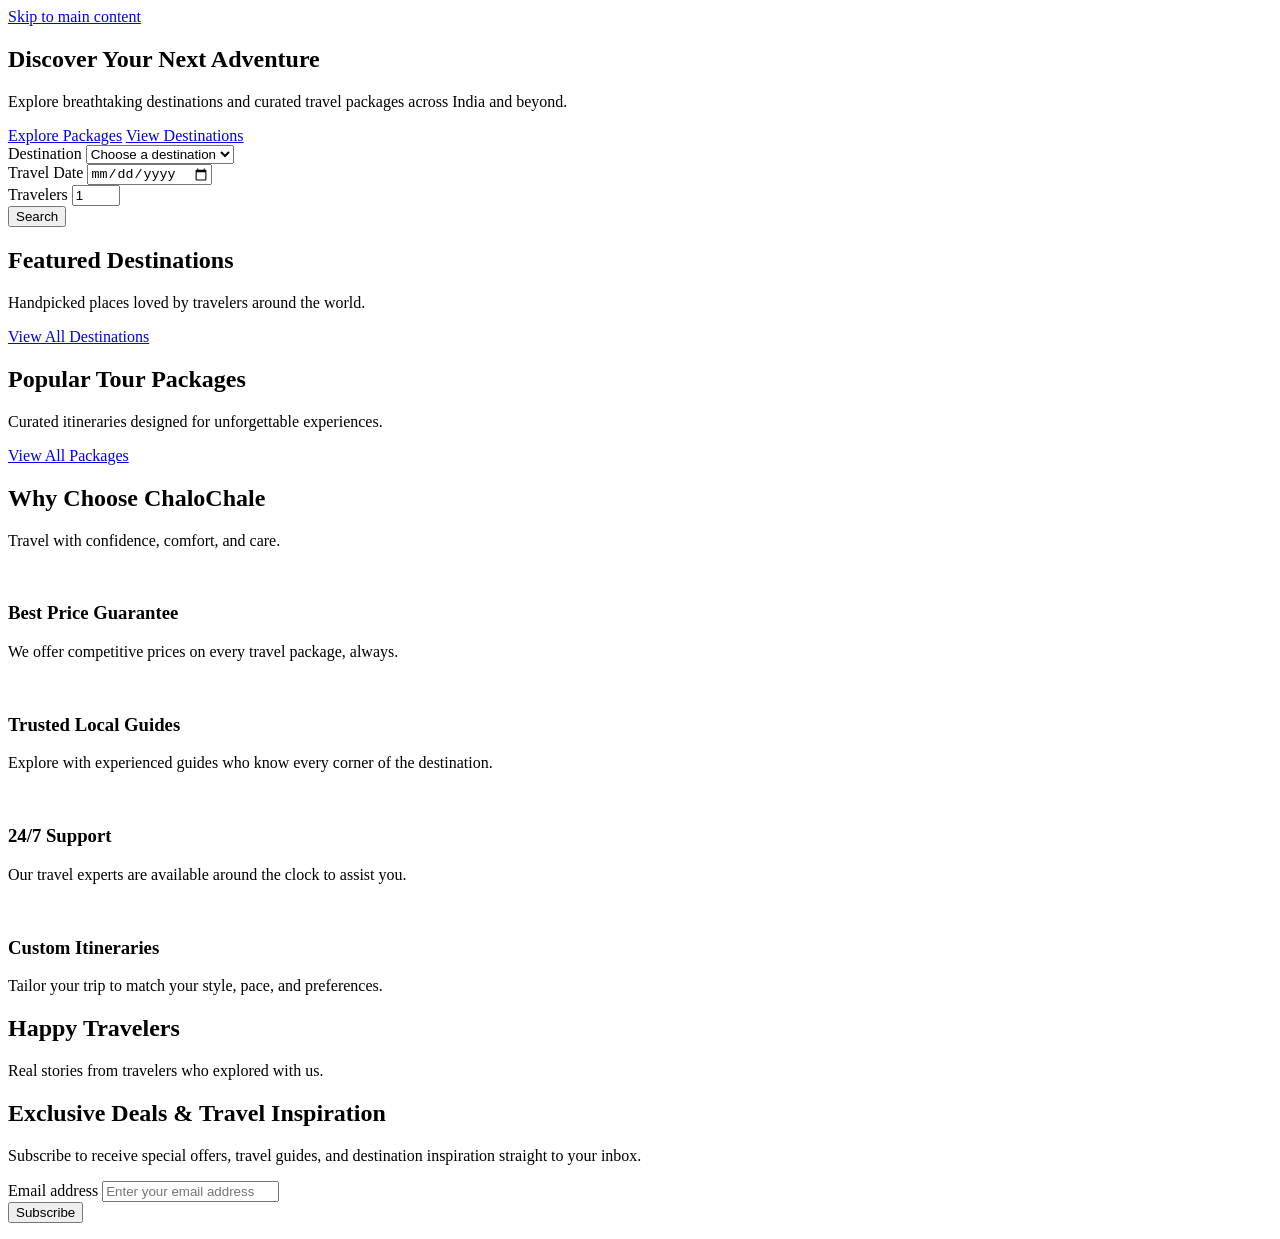
==== index.html @ 06f3f789 "Add files via upload" ====
<!DOCTYPE html>
<html lang="en">
<head>
    <meta charset="UTF-8">
    <meta name="viewport" content="width=device-width, initial-scale=1.0">
    <meta name="description" content="ChaloChale - Discover amazing travel destinations and curated tour packages. Plan your next adventure with trusted local guides.">
    <meta name="keywords" content="travel, tours, destinations, vacation, ChaloChale, India travel">
    <meta name="author" content="ChaloChale">
    <title>ChaloChale - Discover Your Next Adventure</title>

    <link rel="icon" type="image/png" href="assets/favicon/favicon.png">

    <link rel="stylesheet" href="css/style.css">
    <link rel="stylesheet" href="css/components.css">
    <link rel="stylesheet" href="css/responsive.css">
</head>
<body>

    <a href="#main-content" class="skip-link">Skip to main content</a>

    <header id="site-header" class="site-header">
        <nav id="site-navbar" class="navbar" aria-label="Primary navigation">
        </nav>
    </header>

    <main id="main-content">

        <section id="hero" class="hero-section" aria-label="Hero introduction">
            <div class="hero-content">
                <h1 class="hero-title">Discover Your Next Adventure</h1>
                <p class="hero-subtitle">Explore breathtaking destinations and curated travel packages across India and beyond.</p>
                <div class="hero-actions">
                    <a href="packages.html" class="btn btn-primary">Explore Packages</a>
                    <a href="destinations.html" class="btn btn-secondary">View Destinations</a>
                </div>
            </div>
        </section>

        <section id="hero-search" class="hero-search-section" aria-label="Quick trip search">
            <div class="hero-search-container">
                <form id="hero-search-form" class="search-form" novalidate>
                    <div class="form-field">
                        <label for="search-destination">Destination</label>
                        <select id="search-destination" name="destination" required aria-required="true">
                            <option value="">Choose a destination</option>
                        </select>
                    </div>
                    <div class="form-field">
                        <label for="search-date">Travel Date</label>
                        <input type="date" id="search-date" name="date" required aria-required="true">
                    </div>
                    <div class="form-field">
                        <label for="search-travelers">Travelers</label>
                        <input type="number" id="search-travelers" name="travelers" min="1" max="20" value="1" required aria-required="true">
                    </div>
                    <button type="submit" class="btn btn-primary search-submit">Search</button>
                </form>
            </div>
        </section>

        <section id="featured-destinations" class="featured-destinations-section" aria-labelledby="featured-destinations-title">
            <div class="section-container">
                <header class="section-header">
                    <h2 id="featured-destinations-title">Featured Destinations</h2>
                    <p>Handpicked places loved by travelers around the world.</p>
                </header>
                <div id="featured-destinations-grid" class="destinations-grid">
                </div>
                <div class="section-footer">
                    <a href="destinations.html" class="btn btn-outline">View All Destinations</a>
                </div>
            </div>
        </section>

        <section id="popular-packages" class="popular-packages-section" aria-labelledby="popular-packages-title">
            <div class="section-container">
                <header class="section-header">
                    <h2 id="popular-packages-title">Popular Tour Packages</h2>
                    <p>Curated itineraries designed for unforgettable experiences.</p>
                </header>
                <div id="popular-packages-grid" class="packages-grid">
                </div>
                <div class="section-footer">
                    <a href="packages.html" class="btn btn-outline">View All Packages</a>
                </div>
            </div>
        </section>

        <section id="why-choose" class="why-choose-section" aria-labelledby="why-choose-title">
            <div class="section-container">
                <header class="section-header">
                    <h2 id="why-choose-title">Why Choose ChaloChale</h2>
                    <p>Travel with confidence, comfort, and care.</p>
                </header>
                <div class="features-grid">
                    <article class="feature-item">
                        <div class="feature-icon" aria-hidden="true">
                            <img src="assets/icons/best-price.svg" alt="">
                        </div>
                        <h3>Best Price Guarantee</h3>
                        <p>We offer competitive prices on every travel package, always.</p>
                    </article>
                    <article class="feature-item">
                        <div class="feature-icon" aria-hidden="true">
                            <img src="assets/icons/local-guide.svg" alt="">
                        </div>
                        <h3>Trusted Local Guides</h3>
                        <p>Explore with experienced guides who know every corner of the destination.</p>
                    </article>
                    <article class="feature-item">
                        <div class="feature-icon" aria-hidden="true">
                            <img src="assets/icons/support.svg" alt="">
                        </div>
                        <h3>24/7 Support</h3>
                        <p>Our travel experts are available around the clock to assist you.</p>
                    </article>
                    <article class="feature-item">
                        <div class="feature-icon" aria-hidden="true">
                            <img src="assets/icons/custom-trip.svg" alt="">
                        </div>
                        <h3>Custom Itineraries</h3>
                        <p>Tailor your trip to match your style, pace, and preferences.</p>
                    </article>
                </div>
            </div>
        </section>

        <section id="testimonials" class="testimonials-section" aria-labelledby="testimonials-title">
            <div class="section-container">
                <header class="section-header">
                    <h2 id="testimonials-title">Happy Travelers</h2>
                    <p>Real stories from travelers who explored with us.</p>
                </header>
                <div id="testimonials-carousel" class="testimonials-carousel">
                </div>
                <div id="testimonials-controls" class="carousel-controls" aria-label="Testimonial navigation">
                </div>
            </div>
        </section>

        <section id="newsletter" class="newsletter-section" aria-labelledby="newsletter-title">
            <div class="section-container newsletter-container">
                <div class="newsletter-content">
                    <h2 id="newsletter-title">Exclusive Deals &amp; Travel Inspiration</h2>
                    <p>Subscribe to receive special offers, travel guides, and destination inspiration straight to your inbox.</p>
                </div>
                <form id="newsletter-form" class="newsletter-form" novalidate>
                    <div class="form-field">
                        <label for="newsletter-email" class="sr-only">Email address</label>
                        <input type="email" id="newsletter-email" name="email" placeholder="Enter your email address" required aria-required="true">
                    </div>
                    <button type="submit" class="btn btn-primary">Subscribe</button>
                    <p id="newsletter-message" class="newsletter-message" aria-live="polite"></p>
                </form>
            </div>
        </section>

    </main>

    <footer id="site-footer" class="site-footer">
    </footer>

    <script src="js/common.js" defer></script>
    <script src="js/main.js" defer></script>
    <script src="js/home.js" defer></script>

</body>
</html>
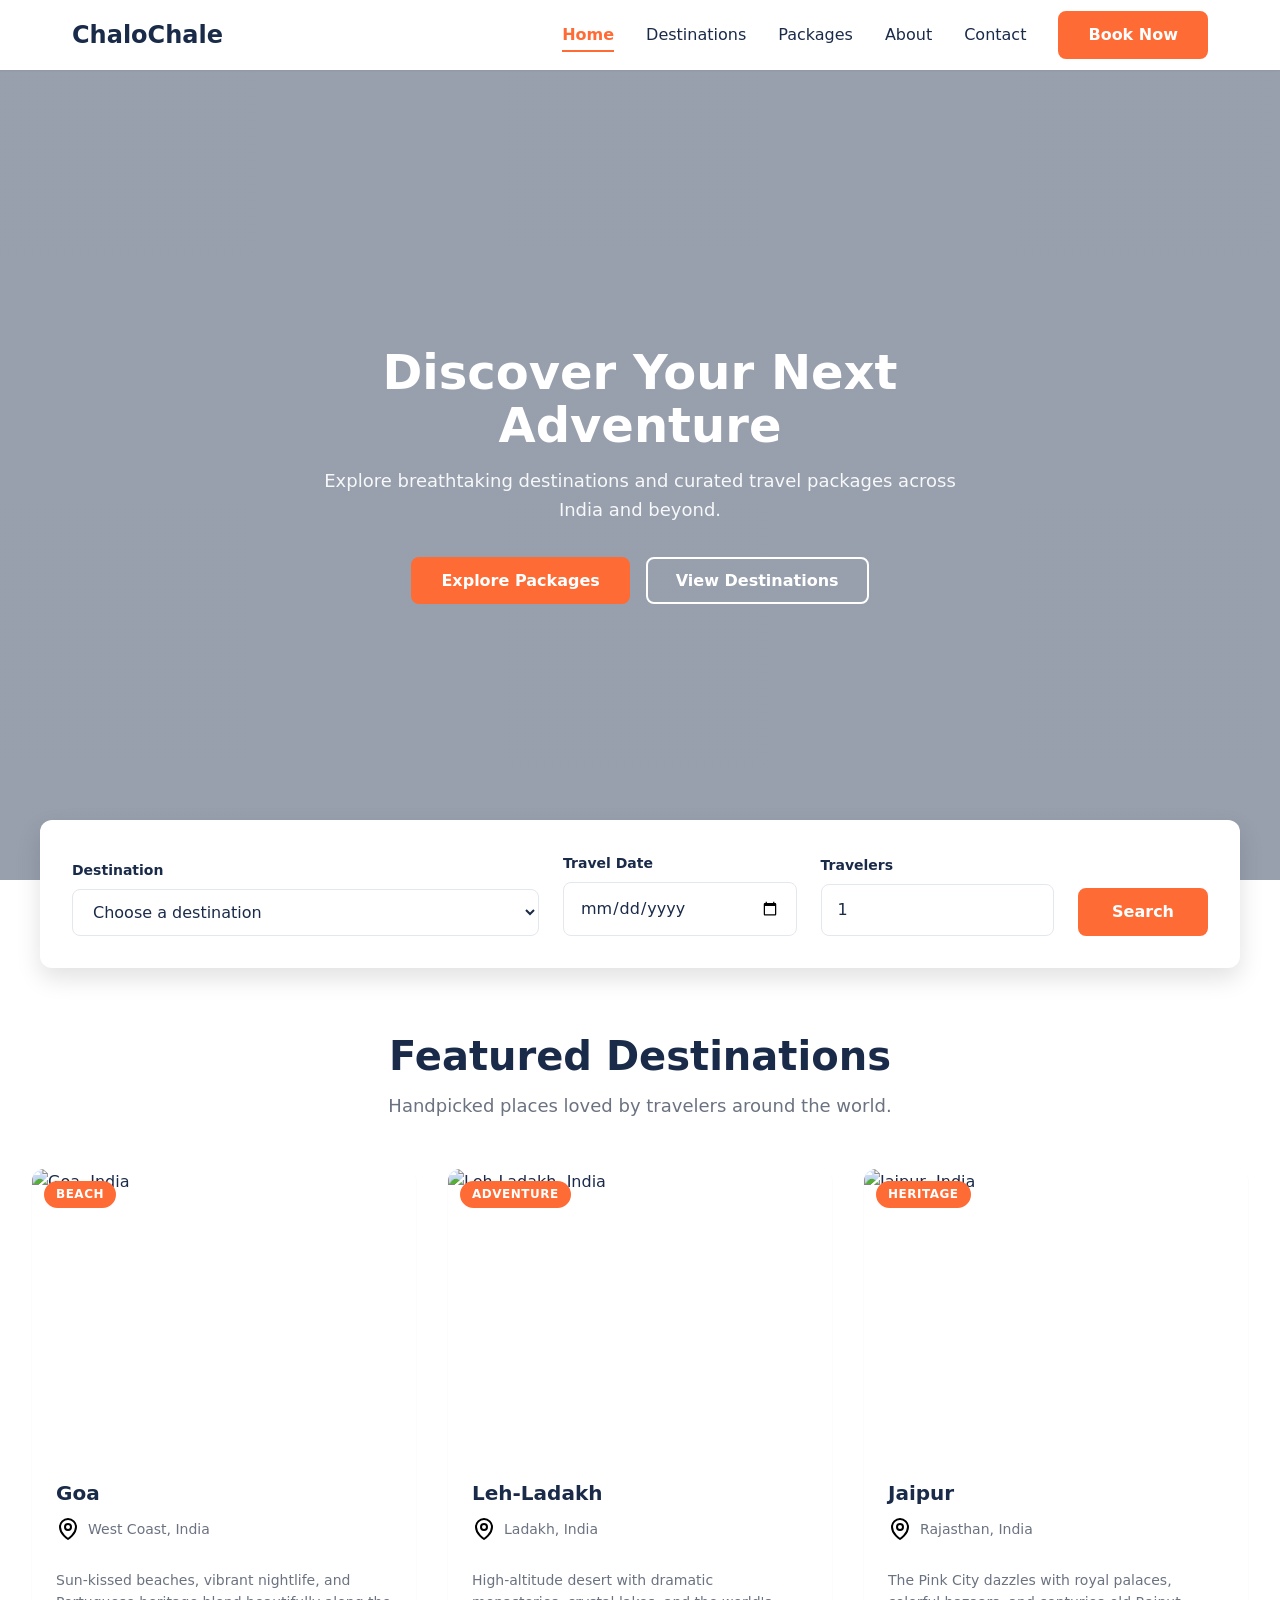
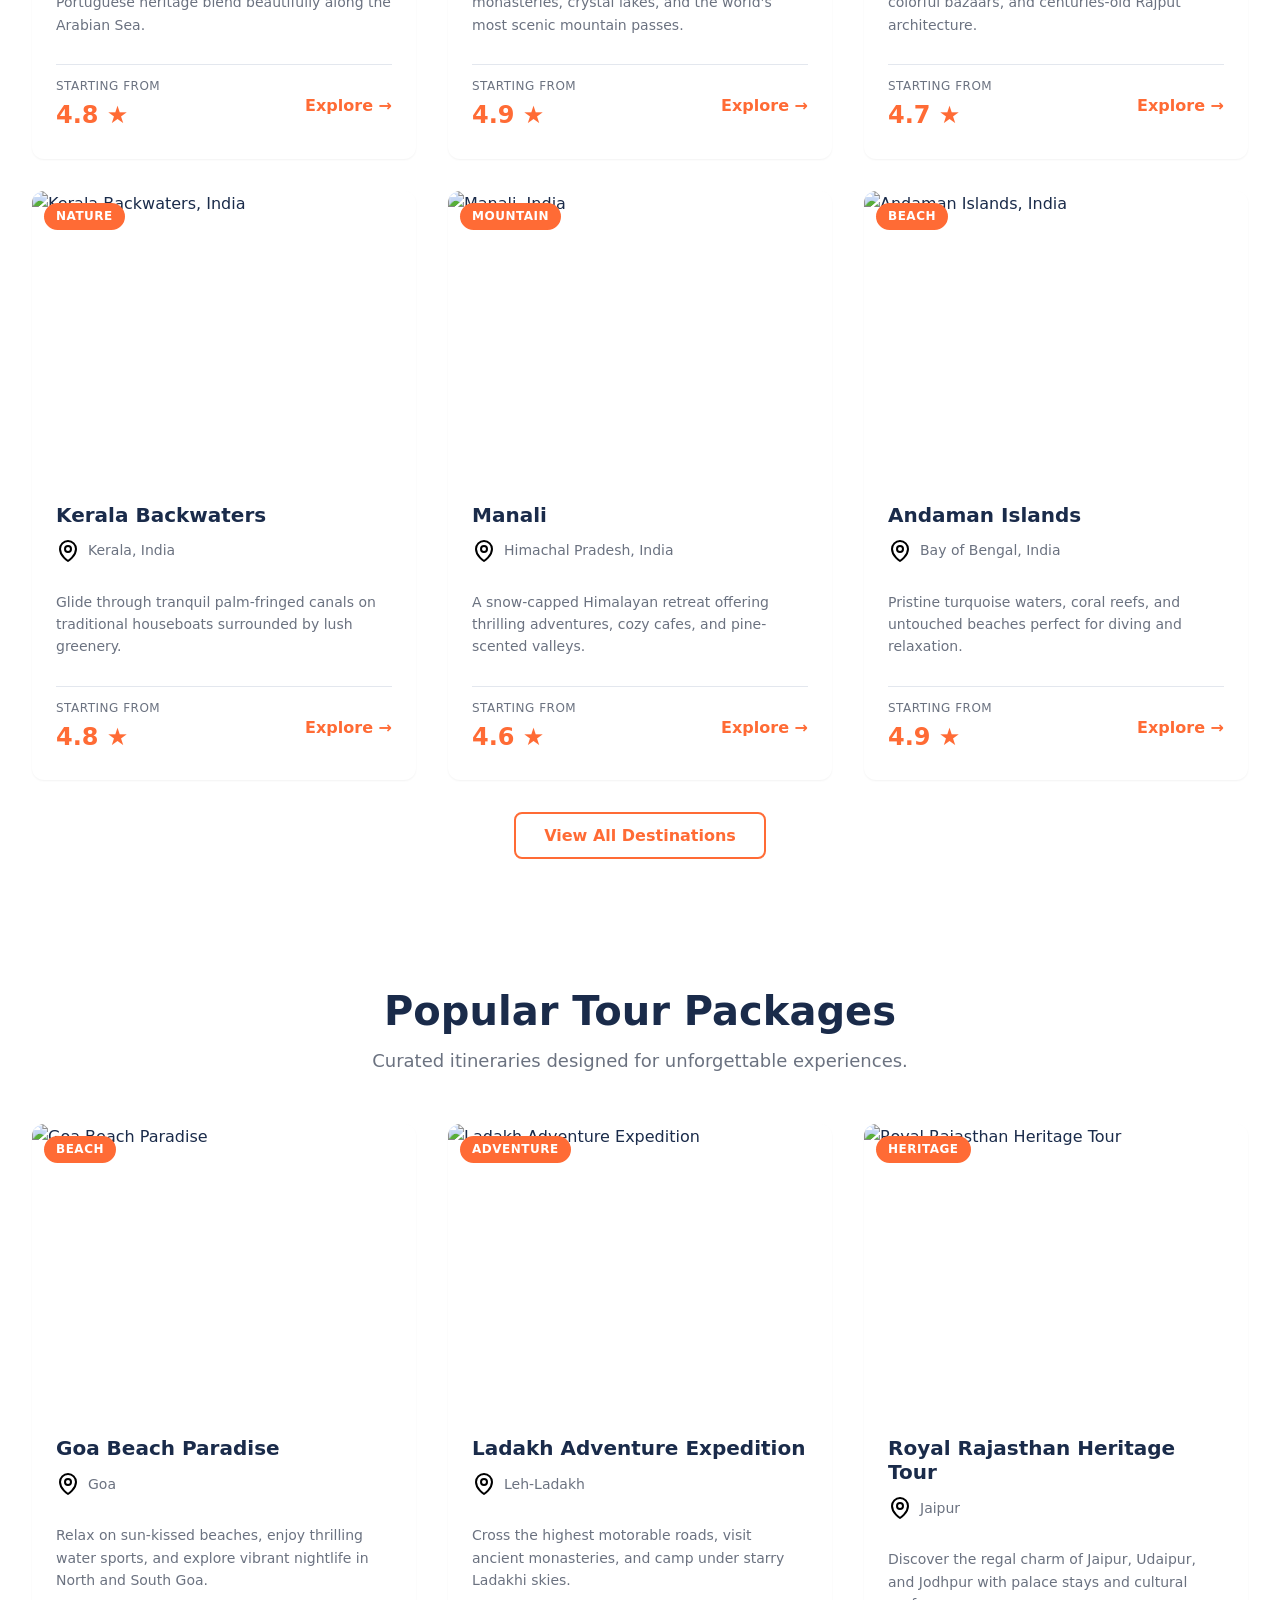
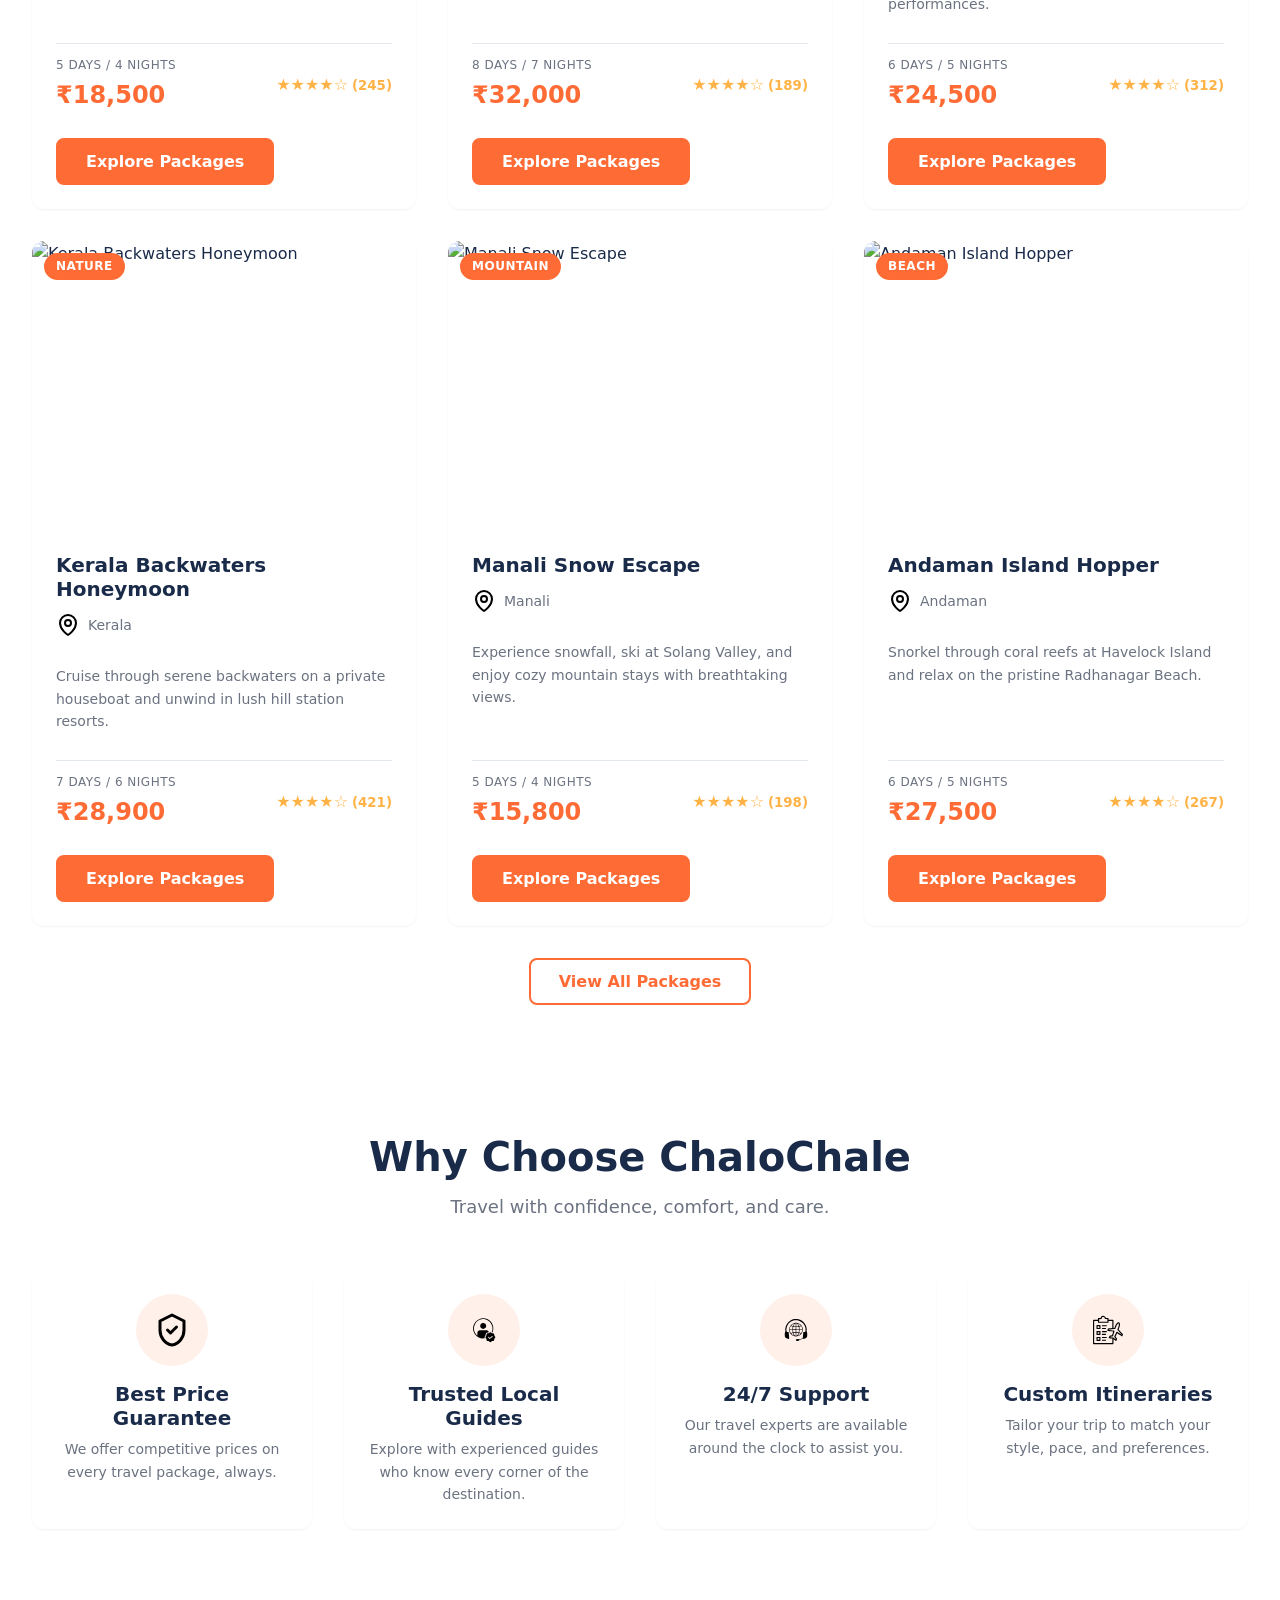
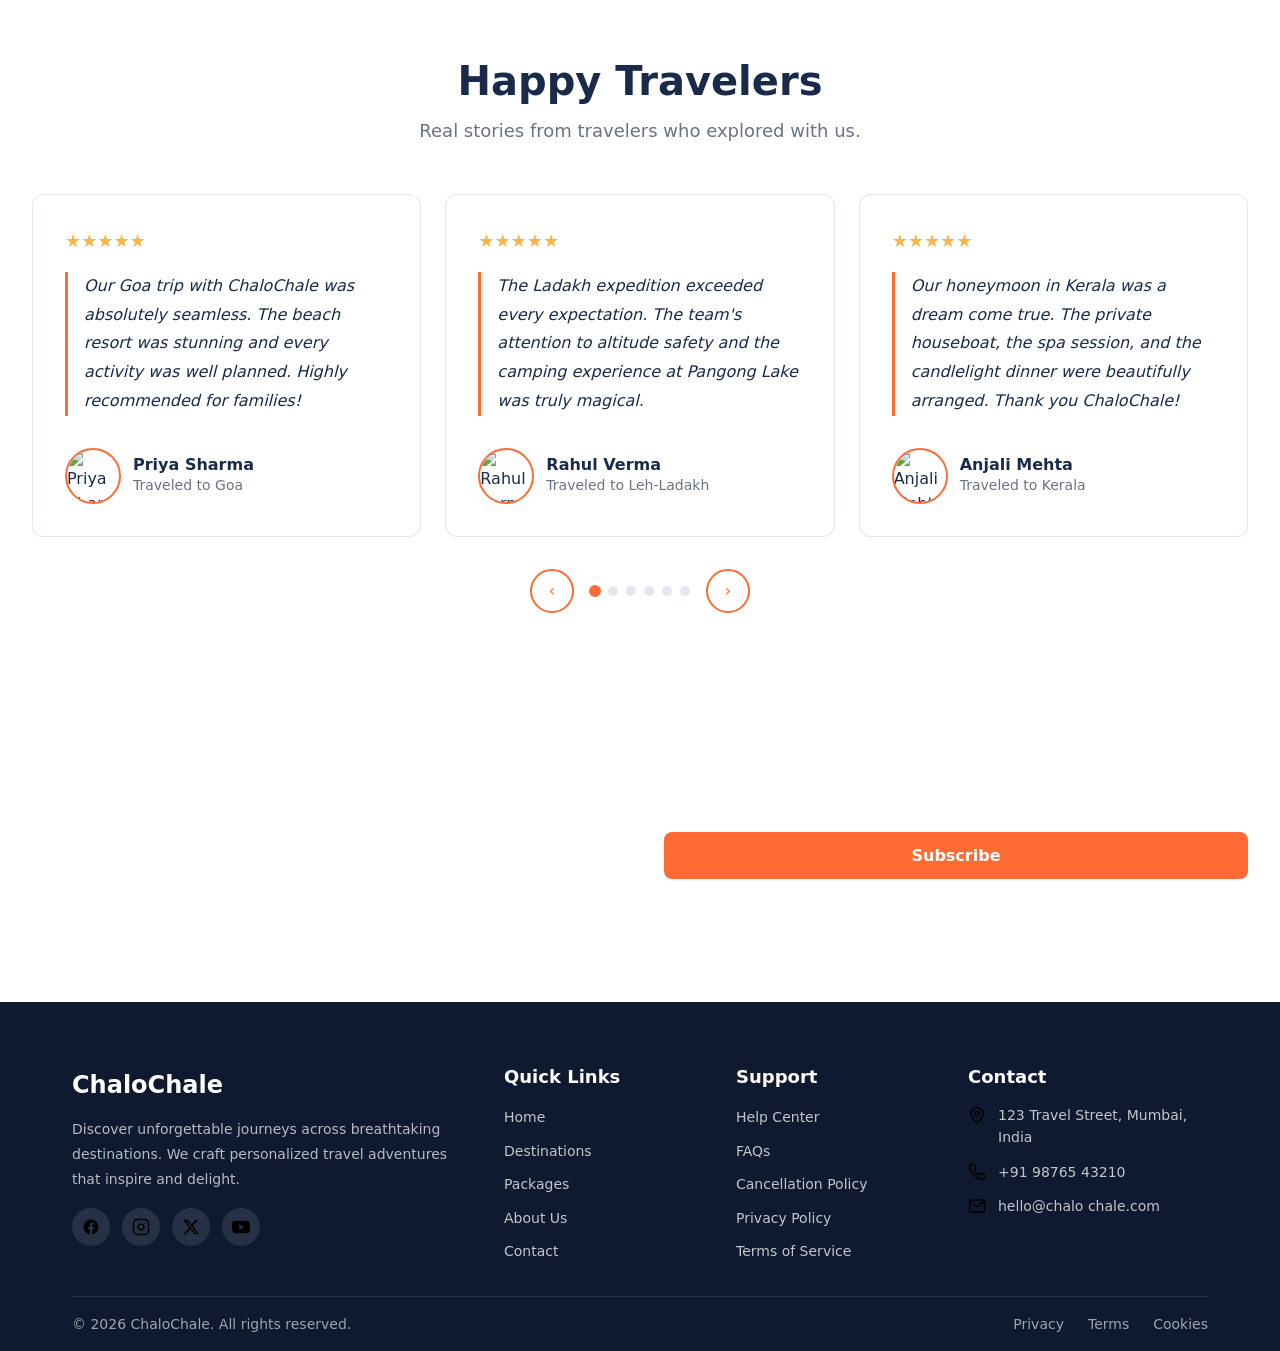
==== commit aefd83d7: "Add files via upload" ====
--- a/index.html
+++ b/index.html
@@ -8,7 +8,10 @@
     <meta name="author" content="ChaloChale">
     <title>ChaloChale - Discover Your Next Adventure</title>
 
-    <link rel="icon" type="image/png" href="assets/favicon/favicon.png">
+    <link rel="icon" type="image/x-icon" href="assets/favicon/favicon.ico">
+    <link rel="icon" type="image/png" sizes="32x32" href="assets/favicon/favicon-32.png">
+    <link rel="icon" type="image/png" sizes="16x16" href="assets/favicon/favicon-16.png">
+    <link rel="apple-touch-icon" sizes="180x180" href="assets/favicon/favicon-64.png">
 
     <link rel="stylesheet" href="css/style.css">
     <link rel="stylesheet" href="css/components.css">
--- a/css/style.css
+++ b/css/style.css
@@ -0,0 +1,392 @@
+/* =========================================================
+   ChaloChale - Global Stylesheet
+   Base, reset, custom properties, typography, utilities
+   ========================================================= */
+
+/* ---------- CSS Reset / Normalization ---------- */
+*,
+*::before,
+*::after {
+    box-sizing: border-box;
+    margin: 0;
+    padding: 0;
+}
+
+html {
+    -webkit-text-size-adjust: 100%;
+    -webkit-font-smoothing: antialiased;
+    -moz-osx-font-smoothing: grayscale;
+    scroll-behavior: smooth;
+}
+
+body {
+    min-height: 100vh;
+    line-height: 1.6;
+    font-family: var(--font-primary);
+    font-size: var(--font-size-base);
+    color: var(--color-text);
+    background-color: var(--color-bg);
+}
+
+img,
+picture,
+video,
+canvas,
+svg {
+    display: block;
+    max-width: 100%;
+    height: auto;
+}
+
+input,
+button,
+textarea,
+select {
+    font: inherit;
+    color: inherit;
+}
+
+button {
+    background: none;
+    border: none;
+    cursor: pointer;
+}
+
+ul,
+ol {
+    list-style: none;
+}
+
+a {
+    text-decoration: none;
+    color: inherit;
+}
+
+table {
+    border-collapse: collapse;
+    border-spacing: 0;
+}
+
+/* ---------- CSS Custom Properties ---------- */
+:root {
+    /* Brand Colors */
+    --color-primary: #ff6b35;
+    --color-primary-dark: #e85a2b;
+    --color-primary-light: #ff8c5e;
+
+    --color-secondary: #1a2b4a;
+    --color-secondary-dark: #0f1a30;
+    --color-secondary-light: #2a3f63;
+
+    --color-accent: #ffb347;
+
+    /* Neutrals */
+    --color-bg: #ffffff;
+    --color-bg-alt: #f7f9fc;
+    --color-bg-dark: #1a2b4a;
+    --color-surface: #ffffff;
+    --color-border: #e3e7ee;
+    --color-text: #1a2b4a;
+    --color-text-muted: #6b7280;
+    --color-text-light: #9ca3af;
+
+    /* Status */
+    --color-success: #10b981;
+    --color-error: #ef4444;
+    --color-warning: #f59e0b;
+
+    /* Typography */
+    --font-primary: 'Poppins', 'Segoe UI', system-ui, -apple-system, sans-serif;
+    --font-heading: 'Poppins', 'Segoe UI', system-ui, -apple-system, sans-serif;
+
+    --font-size-xs: 0.75rem;
+    --font-size-sm: 0.875rem;
+    --font-size-base: 1rem;
+    --font-size-md: 1.125rem;
+    --font-size-lg: 1.25rem;
+    --font-size-xl: 1.5rem;
+    --font-size-2xl: 2rem;
+    --font-size-3xl: 2.5rem;
+    --font-size-4xl: 3rem;
+
+    --font-weight-light: 300;
+    --font-weight-regular: 400;
+    --font-weight-medium: 500;
+    --font-weight-semibold: 600;
+    --font-weight-bold: 700;
+
+    --line-height-tight: 1.2;
+    --line-height-base: 1.6;
+    --line-height-relaxed: 1.8;
+
+    /* Spacing */
+    --space-1: 0.25rem;
+    --space-2: 0.5rem;
+    --space-3: 0.75rem;
+    --space-4: 1rem;
+    --space-5: 1.5rem;
+    --space-6: 2rem;
+    --space-7: 3rem;
+    --space-8: 4rem;
+    --space-9: 5rem;
+    --space-10: 6rem;
+
+    /* Radii */
+    --radius-sm: 4px;
+    --radius-md: 8px;
+    --radius-lg: 12px;
+    --radius-xl: 20px;
+    --radius-full: 9999px;
+
+    /* Shadows */
+    --shadow-sm: 0 1px 2px rgba(0, 0, 0, 0.05);
+    --shadow-md: 0 4px 12px rgba(0, 0, 0, 0.08);
+    --shadow-lg: 0 10px 25px rgba(0, 0, 0, 0.12);
+    --shadow-xl: 0 20px 40px rgba(0, 0, 0, 0.15);
+
+    /* Transitions */
+    --transition-fast: 150ms ease-in-out;
+    --transition-base: 250ms ease-in-out;
+    --transition-slow: 400ms ease-in-out;
+
+    /* Layout */
+    --container-max: 1200px;
+    --container-padding: 1.5rem;
+    --header-height: 70px;
+}
+
+/* ---------- Body ---------- */
+body {
+    overflow-x: hidden;
+}
+
+/* ---------- Typography ---------- */
+h1, h2, h3, h4, h5, h6 {
+    font-family: var(--font-heading);
+    font-weight: var(--font-weight-bold);
+    line-height: var(--line-height-tight);
+    color: var(--color-secondary);
+    margin-bottom: var(--space-4);
+}
+
+h1 { font-size: var(--font-size-4xl); }
+h2 { font-size: var(--font-size-3xl); }
+h3 { font-size: var(--font-size-2xl); }
+h4 { font-size: var(--font-size-xl); }
+h5 { font-size: var(--font-size-lg); }
+h6 { font-size: var(--font-size-md); }
+
+p {
+    margin-bottom: var(--space-4);
+    color: var(--color-text);
+}
+
+p:last-child {
+    margin-bottom: 0;
+}
+
+/* ---------- Links ---------- */
+a {
+    color: var(--color-primary);
+    transition: color var(--transition-fast);
+}
+
+a:hover,
+a:focus {
+    color: var(--color-primary-dark);
+}
+
+/* ---------- Images ---------- */
+img {
+    max-width: 100%;
+    height: auto;
+    display: block;
+}
+
+/* ---------- Global Containers ---------- */
+.section-container {
+    max-width: var(--container-max);
+    margin: 0 auto;
+    padding: 0 var(--container-padding);
+}
+
+.section-header {
+    text-align: center;
+    margin-bottom: var(--space-7);
+}
+
+.section-header.packages-listing-header {
+    margin-top: 65px;
+}
+
+.section-header h2 {
+    margin-bottom: var(--space-3);
+}
+
+.section-header p {
+    color: var(--color-text-muted);
+    font-size: var(--font-size-md);
+    max-width: 600px;
+    margin: 0 auto;
+}
+
+.section-footer {
+    text-align: center;
+    margin-top: var(--space-6);
+}
+
+/* ---------- Button Foundation ---------- */
+.btn {
+    display: inline-block;
+    padding: 0.75rem 1.75rem;
+    font-family: var(--font-primary);
+    font-size: var(--font-size-base);
+    font-weight: var(--font-weight-semibold);
+    text-align: center;
+    text-decoration: none;
+    border-radius: var(--radius-md);
+    border: 2px solid transparent;
+    cursor: pointer;
+    transition: all var(--transition-base);
+    line-height: 1.2;
+    user-select: none;
+}
+
+.btn-primary {
+    background-color: var(--color-primary);
+    color: #ffffff;
+    border-color: var(--color-primary);
+}
+
+.btn-primary:hover,
+.btn-primary:focus-visible {
+    background-color: var(--color-primary-dark);
+    border-color: var(--color-primary-dark);
+    color: #ffffff;
+    transform: translateY(-2px);
+    box-shadow: var(--shadow-md);
+}
+
+.btn-secondary {
+    background-color: transparent;
+    color: #ffffff;
+    border-color: #ffffff;
+}
+
+.btn-secondary:hover,
+.btn-secondary:focus-visible {
+    background-color: #ffffff;
+    color: var(--color-secondary);
+}
+
+.btn-outline {
+    background-color: transparent;
+    color: var(--color-primary);
+    border-color: var(--color-primary);
+}
+
+.btn-outline:hover,
+.btn-outline:focus-visible {
+    background-color: var(--color-primary);
+    color: #ffffff;
+}
+
+/* ---------- Focus States ---------- */
+:focus {
+    outline: none;
+}
+
+:focus-visible {
+    outline: 3px solid var(--color-primary);
+    outline-offset: 2px;
+    border-radius: var(--radius-sm);
+}
+
+a:focus-visible,
+button:focus-visible,
+input:focus-visible,
+select:focus-visible,
+textarea:focus-visible {
+    outline: 3px solid var(--color-primary);
+    outline-offset: 2px;
+}
+
+/* ---------- Accessibility ---------- */
+.skip-link {
+    position: absolute;
+    top: -100px;
+    left: 0;
+    background: var(--color-primary);
+    color: #ffffff;
+    padding: var(--space-3) var(--space-5);
+    z-index: 9999;
+    font-weight: var(--font-weight-semibold);
+    border-radius: 0 0 var(--radius-md) 0;
+}
+
+.skip-link:focus,
+.skip-link:focus-visible {
+    top: 0;
+    color: #ffffff;
+    outline: none;
+}
+
+.sr-only {
+    position: absolute;
+    width: 1px;
+    height: 1px;
+    padding: 0;
+    margin: -1px;
+    overflow: hidden;
+    clip: rect(0, 0, 0, 0);
+    white-space: nowrap;
+    border: 0;
+}
+
+/* ---------- Form Foundation ---------- */
+.form-field {
+    display: flex;
+    flex-direction: column;
+    gap: var(--space-2);
+}
+
+.form-field label {
+    font-size: var(--font-size-sm);
+    font-weight: var(--font-weight-semibold);
+    color: var(--color-secondary);
+}
+
+.form-field input,
+.form-field select,
+.form-field textarea {
+    padding: 0.75rem 1rem;
+    border: 1px solid var(--color-border);
+    border-radius: var(--radius-md);
+    background-color: var(--color-surface);
+    color: var(--color-text);
+    font-size: var(--font-size-base);
+    transition: border-color var(--transition-fast), box-shadow var(--transition-fast);
+    width: 100%;
+}
+
+.form-field input:focus,
+.form-field select:focus,
+.form-field textarea:focus {
+    border-color: var(--color-primary);
+    box-shadow: 0 0 0 3px rgba(255, 107, 53, 0.15);
+}
+
+/* ---------- Spacing Utilities ---------- */
+.mt-1 { margin-top: var(--space-1); }
+.mt-2 { margin-top: var(--space-2); }
+.mt-3 { margin-top: var(--space-3); }
+.mt-4 { margin-top: var(--space-4); }
+.mt-5 { margin-top: var(--space-5); }
+.mt-6 { margin-top: var(--space-6); }
+
+.mb-1 { margin-bottom: var(--space-1); }
+.mb-2 { margin-bottom: var(--space-2); }
+.mb-3 { margin-bottom: var(--space-3); }
+.mb-4 { margin-bottom: var(--space-4); }
+.mb-5 { margin-bottom: var(--space-5); }
+.mb-6 { margin-bottom: var(--space-6); }
--- a/css/components.css
+++ b/css/components.css
@@ -0,0 +1,1323 @@
+/* =========================================================
+   ChaloChale - Component Stylesheet
+   Reusable component styles shared across all pages
+   ========================================================= */
+
+/* ---------- Navigation Bar ---------- */
+.site-header {
+    position: sticky;
+    top: 0;
+    left: 0;
+    width: 100%;
+    z-index: 1000;
+    background-color: rgba(255, 255, 255, 0.95);
+    backdrop-filter: blur(10px);
+    -webkit-backdrop-filter: blur(10px);
+    box-shadow: var(--shadow-sm);
+    height: var(--header-height);
+}
+
+.navbar {
+    max-width: var(--container-max);
+    margin: 0 auto;
+    padding: 0 var(--container-padding);
+    height: 100%;
+    display: flex;
+    align-items: center;
+    justify-content: space-between;
+}
+
+.navbar-logo {
+    display: flex;
+    align-items: center;
+    gap: var(--space-2);
+    font-family: var(--font-heading);
+    font-size: var(--font-size-xl);
+    font-weight: var(--font-weight-bold);
+    color: var(--color-secondary);
+}
+
+.navbar-logo img {
+    height: 40px;
+    width: auto;
+}
+
+.navbar-menu {
+    display: flex;
+    align-items: center;
+    gap: var(--space-6);
+}
+
+.navbar-links {
+    display: flex;
+    align-items: center;
+    gap: var(--space-5);
+}
+
+.navbar-link {
+    position: relative;
+    font-size: var(--font-size-base);
+    font-weight: var(--font-weight-medium);
+    color: var(--color-text);
+    padding: var(--space-2) 0;
+    transition: color var(--transition-fast);
+}
+
+.navbar-link::after {
+    content: "";
+    position: absolute;
+    bottom: 0;
+    left: 0;
+    width: 0;
+    height: 2px;
+    background-color: var(--color-primary);
+    transition: width var(--transition-base);
+}
+
+.navbar-link:hover,
+.navbar-link:focus-visible {
+    color: var(--color-primary);
+}
+
+.navbar-link:hover::after,
+.navbar-link:focus-visible::after,
+.navbar-link.active::after {
+    width: 100%;
+}
+
+.navbar-link.active {
+    color: var(--color-primary);
+    font-weight: var(--font-weight-semibold);
+}
+
+.navbar-actions {
+    display: flex;
+    align-items: center;
+    gap: var(--space-3);
+}
+
+.navbar-toggle {
+    display: none;
+    flex-direction: column;
+    gap: 5px;
+    padding: var(--space-2);
+}
+
+.navbar-toggle span {
+    display: block;
+    width: 24px;
+    height: 2px;
+    background-color: var(--color-secondary);
+    border-radius: 2px;
+    transition: transform var(--transition-base), opacity var(--transition-base);
+}
+
+.navbar-toggle.open span:nth-child(1) {
+    transform: translateY(7px) rotate(45deg);
+}
+
+.navbar-toggle.open span:nth-child(2) {
+    opacity: 0;
+}
+
+.navbar-toggle.open span:nth-child(3) {
+    transform: translateY(-7px) rotate(-45deg);
+}
+
+/* ---------- Hero Section ---------- */
+.hero-section {
+    position: relative;
+    min-height: 90vh;
+    background-image: linear-gradient(rgba(26, 43, 74, 0.45), rgba(26, 43, 74, 0.45)),
+        url("../assets/images/hero/hero-main.jpg");
+    background-size: cover;
+    background-position: center;
+    background-repeat: no-repeat;
+    display: flex;
+    align-items: center;
+    justify-content: center;
+    padding: var(--space-7) var(--container-padding);
+}
+
+.hero-content {
+    max-width: 800px;
+    text-align: center;
+    color: #ffffff;
+}
+
+.hero-title {
+    font-size: var(--font-size-4xl);
+    font-weight: var(--font-weight-bold);
+    color: #ffffff;
+    margin-bottom: var(--space-4);
+    line-height: 1.1;
+}
+
+.hero-subtitle {
+    font-size: var(--font-size-md);
+    color: rgba(255, 255, 255, 0.92);
+    margin-bottom: var(--space-6);
+    max-width: 600px;
+    margin-left: auto;
+    margin-right: auto;
+}
+
+.hero-actions {
+    display: flex;
+    gap: var(--space-4);
+    justify-content: center;
+    flex-wrap: wrap;
+}
+
+/* ---------- Hero Search ---------- */
+.hero-search-section {
+    position: relative;
+    margin-top: -60px;
+    padding: 0 var(--container-padding);
+    z-index: 10;
+}
+
+.hero-search-container {
+    max-width: var(--container-max);
+    margin: 0 auto;
+    background-color: var(--color-surface);
+    border-radius: var(--radius-lg);
+    box-shadow: var(--shadow-lg);
+    padding: var(--space-5);
+}
+
+.search-form {
+    display: grid;
+    grid-template-columns: 2fr 1fr 1fr auto;
+    gap: var(--space-4);
+    align-items: end;
+}
+
+.search-form .form-field {
+    min-width: 0;
+}
+
+.search-submit {
+    height: 48px;
+    padding: 0 2rem;
+}
+
+/* ---------- Generic Cards ---------- */
+.card {
+    background-color: var(--color-surface);
+    border-radius: var(--radius-lg);
+    overflow: hidden;
+    box-shadow: var(--shadow-sm);
+    transition: transform var(--transition-base), box-shadow var(--transition-base);
+    display: flex;
+    flex-direction: column;
+}
+
+.card:hover,
+.card:focus-within {
+    transform: translateY(-6px);
+    box-shadow: var(--shadow-lg);
+}
+
+.card-image {
+    position: relative;
+    width: 100%;
+    aspect-ratio: 4 / 3;
+    overflow: hidden;
+}
+
+.card-image img {
+    width: 100%;
+    height: 100%;
+    object-fit: cover;
+    transition: transform var(--transition-slow);
+}
+
+.card:hover .card-image img,
+.card:focus-within .card-image img {
+    transform: scale(1.08);
+}
+
+.card-badge {
+    position: absolute;
+    top: var(--space-3);
+    left: var(--space-3);
+    background-color: var(--color-primary);
+    color: #ffffff;
+    padding: var(--space-1) var(--space-3);
+    border-radius: var(--radius-full);
+    font-size: var(--font-size-xs);
+    font-weight: var(--font-weight-semibold);
+    letter-spacing: 0.5px;
+    text-transform: uppercase;
+}
+
+.card-body {
+    padding: var(--space-5);
+    display: flex;
+    flex-direction: column;
+    flex: 1;
+    gap: var(--space-3);
+}
+
+.card-title {
+    font-size: var(--font-size-lg);
+    font-weight: var(--font-weight-semibold);
+    color: var(--color-secondary);
+    margin: 0;
+}
+
+.card-location {
+    display: flex;
+    align-items: center;
+    gap: var(--space-2);
+    font-size: var(--font-size-sm);
+    color: var(--color-text-muted);
+}
+
+.card-description {
+    color: var(--color-text-muted);
+    font-size: var(--font-size-sm);
+    line-height: var(--line-height-base);
+    flex: 1;
+}
+
+.card-meta {
+    display: flex;
+    align-items: center;
+    justify-content: space-between;
+    margin-top: auto;
+    padding-top: var(--space-3);
+    border-top: 1px solid var(--color-border);
+}
+
+.card-price {
+    display: flex;
+    flex-direction: column;
+}
+
+.card-price-label {
+    font-size: var(--font-size-xs);
+    color: var(--color-text-muted);
+    text-transform: uppercase;
+    letter-spacing: 0.5px;
+}
+
+.card-price-value {
+    font-size: var(--font-size-xl);
+    font-weight: var(--font-weight-bold);
+    color: var(--color-primary);
+}
+
+.card-rating {
+    display: flex;
+    align-items: center;
+    gap: var(--space-1);
+    color: var(--color-accent);
+    font-weight: var(--font-weight-semibold);
+}
+
+.card-footer {
+    padding: 0 var(--space-5) var(--space-5);
+}
+
+.card-link {
+    display: inline-flex;
+    align-items: center;
+    gap: var(--space-2);
+    color: var(--color-primary);
+    font-weight: var(--font-weight-semibold);
+    transition: gap var(--transition-base);
+}
+
+.card-link:hover,
+.card-link:focus-visible {
+    gap: var(--space-3);
+    color: var(--color-primary-dark);
+}
+
+/* When card-link is used together with btn-primary (Explore Packages CTA),
+   force white text + orange background so .card-link color doesn't bleed through. */
+a.card-link.btn-primary,
+a.card-link.btn-primary:hover,
+a.card-link.btn-primary:focus-visible {
+    color: #ffffff;
+    background-color: var(--color-primary);
+    border-color: var(--color-primary);
+}
+
+a.card-link.btn-primary:hover,
+a.card-link.btn-primary:focus-visible {
+    background-color: var(--color-primary-dark);
+    border-color: var(--color-primary-dark);
+    color: #ffffff;
+    transform: translateY(-2px);
+    box-shadow: var(--shadow-md);
+}
+
+/* ---------- Grids ---------- */
+.destinations-grid,
+.packages-grid {
+    display: grid;
+    grid-template-columns: repeat(3, 1fr);
+    gap: var(--space-6);
+}
+
+/* ---------- Features / Why Choose ---------- */
+.features-grid {
+    display: grid;
+    grid-template-columns: repeat(4, 1fr);
+    gap: var(--space-6);
+}
+
+.feature-item {
+    text-align: center;
+    padding: var(--space-5);
+    background-color: var(--color-surface);
+    border-radius: var(--radius-lg);
+    box-shadow: var(--shadow-sm);
+    transition: transform var(--transition-base), box-shadow var(--transition-base);
+}
+
+.feature-item:hover {
+    transform: translateY(-4px);
+    box-shadow: var(--shadow-md);
+}
+
+.feature-icon {
+    width: 72px;
+    height: 72px;
+    margin: 0 auto var(--space-4);
+    display: flex;
+    align-items: center;
+    justify-content: center;
+    background-color: rgba(255, 107, 53, 0.1);
+    border-radius: var(--radius-full);
+}
+
+.feature-icon img {
+    width: 36px;
+    height: 36px;
+    object-fit: contain;
+}
+
+.feature-item h3 {
+    font-size: var(--font-size-lg);
+    margin-bottom: var(--space-2);
+}
+
+.feature-item p {
+    font-size: var(--font-size-sm);
+    color: var(--color-text-muted);
+    margin: 0;
+}
+
+/* ---------- Testimonials ---------- */
+.testimonials-carousel {
+    position: relative;
+    overflow: hidden;
+    min-height: 320px;
+}
+
+.testimonials-track {
+    display: flex;
+    transition: transform var(--transition-slow);
+    gap: var(--space-5);
+}
+
+.testimonial-card {
+    flex: 0 0 calc((100% - 2 * var(--space-5)) / 3);
+    background-color: var(--color-surface);
+    border-radius: var(--radius-lg);
+    padding: var(--space-6);
+    box-shadow: var(--shadow-sm);
+    display: flex;
+    flex-direction: column;
+    gap: var(--space-4);
+    border: 1px solid var(--color-border);
+}
+
+.testimonial-rating {
+    display: flex;
+    gap: var(--space-1);
+    color: var(--color-accent);
+    font-size: var(--font-size-md);
+}
+
+.testimonial-quote {
+    font-size: var(--font-size-base);
+    color: var(--color-text);
+    font-style: italic;
+    line-height: var(--line-height-relaxed);
+    flex: 1;
+    position: relative;
+    padding-left: var(--space-4);
+    border-left: 3px solid var(--color-primary);
+}
+
+.testimonial-author {
+    display: flex;
+    align-items: center;
+    gap: var(--space-3);
+}
+
+.testimonial-photo {
+    width: 56px;
+    height: 56px;
+    border-radius: var(--radius-full);
+    object-fit: cover;
+    border: 2px solid var(--color-primary);
+}
+
+.testimonial-info h4 {
+    font-size: var(--font-size-base);
+    font-weight: var(--font-weight-semibold);
+    margin: 0;
+    color: var(--color-secondary);
+}
+
+.testimonial-info p {
+    font-size: var(--font-size-sm);
+    color: var(--color-text-muted);
+    margin: 0;
+}
+
+.carousel-controls {
+    display: flex;
+    justify-content: center;
+    align-items: center;
+    gap: var(--space-4);
+    margin-top: var(--space-6);
+}
+
+.carousel-btn {
+    width: 44px;
+    height: 44px;
+    border-radius: var(--radius-full);
+    background-color: var(--color-surface);
+    color: var(--color-primary);
+    border: 2px solid var(--color-primary);
+    display: flex;
+    align-items: center;
+    justify-content: center;
+    transition: all var(--transition-base);
+}
+
+.carousel-btn:hover,
+.carousel-btn:focus-visible {
+    background-color: var(--color-primary);
+    color: #ffffff;
+}
+
+.carousel-btn:disabled {
+    opacity: 0.4;
+    cursor: not-allowed;
+}
+
+.carousel-dots {
+    display: flex;
+    gap: var(--space-2);
+}
+
+.carousel-dot {
+    width: 10px;
+    height: 10px;
+    border-radius: var(--radius-full);
+    background-color: var(--color-border);
+    border: none;
+    cursor: pointer;
+    transition: background-color var(--transition-base), transform var(--transition-base);
+}
+
+.carousel-dot.active {
+    background-color: var(--color-primary);
+    transform: scale(1.2);
+}
+
+/* ---------- Newsletter ---------- */
+.newsletter-section {
+    position: relative;
+    background-image: linear-gradient(135deg, rgba(26, 43, 74, 0.92), rgba(15, 26, 48, 0.92)),
+        url("../assets/images/backgrounds/newsletter-bg.jpg");
+    background-size: cover;
+    background-position: center;
+    background-attachment: fixed;
+    color: #ffffff;
+    padding: var(--space-9) 0;
+}
+
+.newsletter-container {
+    display: grid;
+    grid-template-columns: 1fr 1fr;
+    gap: var(--space-7);
+    align-items: center;
+}
+
+.newsletter-content h2 {
+    color: #ffffff;
+    margin-bottom: var(--space-3);
+}
+
+.newsletter-content p {
+    color: rgba(255, 255, 255, 0.85);
+    font-size: var(--font-size-md);
+    margin: 0;
+}
+
+.newsletter-form {
+    display: flex;
+    flex-direction: column;
+    gap: var(--space-3);
+}
+
+.newsletter-form .form-field {
+    flex-direction: row;
+    align-items: stretch;
+    gap: var(--space-3);
+}
+
+.newsletter-form input {
+    flex: 1;
+    background-color: rgba(255, 255, 255, 0.1);
+    color: #ffffff;
+    border: 1px solid rgba(255, 255, 255, 0.3);
+    padding: 0.9rem 1.25rem;
+}
+
+.newsletter-form input::placeholder {
+    color: rgba(255, 255, 255, 0.7);
+}
+
+.newsletter-form input:focus {
+    background-color: rgba(255, 255, 255, 0.15);
+    border-color: var(--color-primary);
+    box-shadow: 0 0 0 3px rgba(255, 107, 53, 0.25);
+}
+
+.newsletter-form .btn {
+    white-space: nowrap;
+}
+
+.newsletter-message {
+    margin: 0;
+    padding: var(--space-3);
+    border-radius: var(--radius-md);
+    font-size: var(--font-size-sm);
+    min-height: 1.5em;
+}
+
+.newsletter-message.success {
+    background-color: rgba(16, 185, 129, 0.15);
+    color: #6ee7b7;
+}
+
+.newsletter-message.error {
+    background-color: rgba(239, 68, 68, 0.15);
+    color: #fca5a5;
+}
+
+/* ---------- Footer ---------- */
+.site-footer {
+    background-color: var(--color-secondary-dark);
+    color: rgba(255, 255, 255, 0.85);
+    padding: var(--space-8) 0 var(--space-4);
+}
+
+.footer-container {
+    max-width: var(--container-max);
+    margin: 0 auto;
+    padding: 0 var(--container-padding);
+}
+
+.footer-grid {
+    display: grid;
+    grid-template-columns: 2fr 1fr 1fr 1.2fr;
+    gap: var(--space-6);
+    margin-bottom: var(--space-6);
+}
+
+.footer-column h4 {
+    color: #ffffff;
+    font-size: var(--font-size-md);
+    margin-bottom: var(--space-4);
+    font-weight: var(--font-weight-semibold);
+}
+
+.footer-logo {
+    font-family: var(--font-heading);
+    font-size: var(--font-size-xl);
+    font-weight: var(--font-weight-bold);
+    color: #ffffff;
+    display: flex;
+    align-items: center;
+    gap: var(--space-2);
+    margin-bottom: var(--space-3);
+}
+
+.footer-logo img {
+    height: 36px;
+}
+
+.footer-about p {
+    font-size: var(--font-size-sm);
+    color: rgba(255, 255, 255, 0.7);
+    line-height: var(--line-height-relaxed);
+}
+
+.footer-links {
+    display: flex;
+    flex-direction: column;
+    gap: var(--space-2);
+}
+
+.footer-links a {
+    color: rgba(255, 255, 255, 0.75);
+    font-size: var(--font-size-sm);
+    transition: color var(--transition-fast), padding-left var(--transition-fast);
+}
+
+.footer-links a:hover,
+.footer-links a:focus-visible {
+    color: var(--color-primary);
+    padding-left: var(--space-2);
+}
+
+.footer-contact {
+    display: flex;
+    flex-direction: column;
+    gap: var(--space-3);
+}
+
+.footer-contact-item {
+    display: flex;
+    align-items: flex-start;
+    gap: var(--space-3);
+    font-size: var(--font-size-sm);
+    color: rgba(255, 255, 255, 0.75);
+}
+
+.footer-contact-item img,
+.footer-contact-item svg {
+    width: 18px;
+    height: 18px;
+    flex-shrink: 0;
+    margin-top: 2px;
+}
+
+.footer-social {
+    display: flex;
+    gap: var(--space-3);
+    margin-top: var(--space-4);
+}
+
+.footer-social a {
+    width: 38px;
+    height: 38px;
+    border-radius: var(--radius-full);
+    background-color: rgba(255, 255, 255, 0.1);
+    display: flex;
+    align-items: center;
+    justify-content: center;
+    transition: all var(--transition-base);
+}
+
+.footer-social a:hover,
+.footer-social a:focus-visible {
+    background-color: var(--color-primary);
+    transform: translateY(-3px);
+}
+
+.footer-social img,
+.footer-social svg {
+    width: 18px;
+    height: 18px;
+}
+
+.footer-bottom {
+    border-top: 1px solid rgba(255, 255, 255, 0.1);
+    padding-top: var(--space-4);
+    display: flex;
+    justify-content: space-between;
+    align-items: center;
+    flex-wrap: wrap;
+    gap: var(--space-3);
+    font-size: var(--font-size-sm);
+    color: rgba(255, 255, 255, 0.6);
+}
+
+.footer-bottom-links {
+    display: flex;
+    gap: var(--space-5);
+}
+
+.footer-bottom-links a {
+    color: rgba(255, 255, 255, 0.6);
+}
+
+.footer-bottom-links a:hover,
+.footer-bottom-links a:focus-visible {
+    color: var(--color-primary);
+}
+
+/* ---------- Loading / Empty / Error States ---------- */
+.loading,
+.empty-state,
+.error-state {
+    text-align: center;
+    padding: var(--space-7) var(--space-5);
+    color: var(--color-text-muted);
+    font-size: var(--font-size-md);
+}
+
+.loading::before {
+    content: "";
+    display: block;
+    width: 36px;
+    height: 36px;
+    margin: 0 auto var(--space-4);
+    border: 3px solid var(--color-border);
+    border-top-color: var(--color-primary);
+    border-radius: var(--radius-full);
+    animation: spin 0.8s linear infinite;
+}
+
+@keyframes spin {
+    to { transform: rotate(360deg); }
+}
+
+.error-state {
+    color: var(--color-error);
+}
+
+/* =========================================================
+   Destinations Page - New Components
+   ========================================================= */
+
+/* ---------- Page Hero Variant ---------- */
+.hero-section.hero-page {
+    min-height: 50vh;
+    background-image: linear-gradient(rgba(26, 43, 74, 0.6), rgba(26, 43, 74, 0.6)),
+        url("../assets/images/hero/destinations-hero.jpg");
+}
+
+/* Per-page hero overrides (each page uses its own image) */
+#packages-hero {
+    background-image: linear-gradient(rgba(26, 43, 74, 0.55), rgba(26, 43, 74, 0.55)),
+        url("../assets/images/hero/packages-hero.jpg");
+}
+
+#about-hero {
+    background-image: linear-gradient(rgba(26, 43, 74, 0.55), rgba(26, 43, 74, 0.55)),
+        url("../assets/images/hero/about-hero.jpg");
+}
+
+#contact-hero {
+    background-image: linear-gradient(rgba(26, 43, 74, 0.55), rgba(26, 43, 74, 0.55)),
+        url("../assets/images/hero/contact-hero.jpg");
+}
+
+.hero-section.hero-page .hero-title {
+    font-size: var(--font-size-3xl);
+    margin-bottom: var(--space-3);
+}
+
+.hero-section.hero-page .hero-subtitle {
+    font-size: var(--font-size-md);
+    margin-bottom: 0;
+}
+
+/* ---------- Destinations Listing Section ---------- */
+.destinations-listing-section {
+    padding: var(--space-8) 0;
+    background-color: var(--color-bg-alt);
+}
+
+/* ---------- Filter Bar ---------- */
+.filter-bar {
+    display: flex;
+    flex-wrap: wrap;
+    align-items: flex-end;
+    gap: var(--space-5);
+    padding: var(--space-5);
+    background-color: var(--color-surface);
+    border-radius: var(--radius-lg);
+    box-shadow: var(--shadow-sm);
+    margin-bottom: var(--space-6);
+}
+
+.filter-group {
+    display: flex;
+    flex-direction: column;
+    gap: var(--space-2);
+    min-width: 160px;
+}
+
+.filter-group-actions {
+    margin-left: auto;
+    align-self: flex-end;
+}
+
+.filter-label {
+    font-size: var(--font-size-sm);
+    font-weight: var(--font-weight-semibold);
+    color: var(--color-secondary);
+    letter-spacing: 0.3px;
+}
+
+.filter-chips {
+    display: flex;
+    flex-wrap: wrap;
+    gap: var(--space-2);
+}
+
+.filter-chip {
+    padding: 0.5rem 1.1rem;
+    font-size: var(--font-size-sm);
+    font-weight: var(--font-weight-medium);
+    color: var(--color-text);
+    background-color: var(--color-bg-alt);
+    border: 1px solid var(--color-border);
+    border-radius: var(--radius-full);
+    cursor: pointer;
+    transition: all var(--transition-base);
+    line-height: 1.2;
+}
+
+.filter-chip:hover,
+.filter-chip:focus-visible {
+    border-color: var(--color-primary);
+    color: var(--color-primary);
+    background-color: rgba(255, 107, 53, 0.08);
+}
+
+.filter-chip.active {
+    background-color: var(--color-primary);
+    color: #ffffff;
+    border-color: var(--color-primary);
+    box-shadow: 0 4px 10px rgba(255, 107, 53, 0.25);
+}
+
+.filter-chip.active:hover,
+.filter-chip.active:focus-visible {
+    background-color: var(--color-primary-dark);
+    border-color: var(--color-primary-dark);
+    color: #ffffff;
+}
+
+.filter-select {
+    padding: 0.55rem 2.25rem 0.55rem 1rem;
+    font-size: var(--font-size-sm);
+    color: var(--color-text);
+    background-color: var(--color-bg-alt);
+    border: 1px solid var(--color-border);
+    border-radius: var(--radius-md);
+    cursor: pointer;
+    appearance: none;
+    -webkit-appearance: none;
+    background-image: url("data:image/svg+xml;charset=UTF-8,%3csvg xmlns='http://www.w3.org/2000/svg' viewBox='0 0 24 24' fill='none' stroke='%231a2b4a' stroke-width='2'%3e%3cpolyline points='6 9 12 15 18 9'/%3e%3c/svg%3e");
+    background-repeat: no-repeat;
+    background-position: right 0.75rem center;
+    background-size: 16px;
+    transition: border-color var(--transition-fast), box-shadow var(--transition-fast);
+    min-width: 160px;
+}
+
+.filter-select:focus {
+    border-color: var(--color-primary);
+    box-shadow: 0 0 0 3px rgba(255, 107, 53, 0.15);
+    outline: none;
+}
+
+.filter-clear-btn {
+    white-space: nowrap;
+}
+
+/* ---------- Results Count ---------- */
+.results-count {
+    margin-bottom: var(--space-5);
+    font-size: var(--font-size-sm);
+    color: var(--color-text-muted);
+    font-weight: var(--font-weight-medium);
+}
+
+/* ---------- Empty State ---------- */
+.empty-state[hidden] {
+    display: none;
+}
+
+.empty-state-content {
+    max-width: 480px;
+    margin: 0 auto;
+    padding: var(--space-7) var(--space-5);
+    background-color: var(--color-surface);
+    border-radius: var(--radius-lg);
+    border: 1px dashed var(--color-border);
+}
+
+.empty-state-content h3 {
+    font-size: var(--font-size-xl);
+    margin-bottom: var(--space-3);
+    color: var(--color-secondary);
+}
+
+.empty-state-content p {
+    color: var(--color-text-muted);
+    margin-bottom: var(--space-5);
+}
+
+.empty-state-icon {
+    width: 64px;
+    height: 64px;
+    margin: 0 auto var(--space-4);
+    display: flex;
+    align-items: center;
+    justify-content: center;
+    background-color: rgba(255, 107, 53, 0.1);
+    border-radius: var(--radius-full);
+    color: var(--color-primary);
+}
+
+.empty-state-icon img,
+.empty-state-icon svg {
+    width: 32px;
+    height: 32px;
+}
+
+/* ---------- CTA Section (Destinations) ---------- */
+.cta-section .newsletter-form {
+    justify-content: flex-end;
+    align-items: center;
+}
+
+.cta-section .newsletter-form .btn {
+    min-width: 220px;
+}
+
+/* =========================================================
+   About Page - Team Section
+   ========================================================= */
+
+.about-section {
+    padding: var(--space-8) 0;
+    background-color: var(--color-bg);
+}
+
+.about-story-container {
+    display: grid;
+    grid-template-columns: 1fr 1fr;
+    gap: var(--space-7);
+    align-items: center;
+}
+
+.about-story-content h2 {
+    margin-bottom: var(--space-4);
+}
+
+.about-story-content p {
+    color: var(--color-text);
+    line-height: var(--line-height-relaxed);
+}
+
+.about-story-image img {
+    width: 100%;
+    height: auto;
+    border-radius: var(--radius-lg);
+    box-shadow: var(--shadow-md);
+    object-fit: cover;
+    aspect-ratio: 4 / 3;
+}
+
+.about-mission-section {
+    background-color: var(--color-bg-alt);
+}
+
+.about-values-grid {
+    grid-template-columns: repeat(2, 1fr);
+    gap: var(--space-5);
+}
+
+.about-team-section {
+    padding: var(--space-8) 0;
+    background-color: var(--color-bg);
+}
+
+.team-grid {
+    display: grid;
+    grid-template-columns: repeat(4, 1fr);
+    gap: var(--space-5);
+}
+
+.team-card {
+    text-align: center;
+    padding: var(--space-5);
+    background-color: var(--color-surface);
+    border-radius: var(--radius-lg);
+    box-shadow: var(--shadow-sm);
+    transition: transform var(--transition-base), box-shadow var(--transition-base);
+    display: flex;
+    flex-direction: column;
+    align-items: center;
+    gap: var(--space-3);
+}
+
+.team-card:hover,
+.team-card:focus-within {
+    transform: translateY(-6px);
+    box-shadow: var(--shadow-md);
+}
+
+.team-photo {
+    width: 140px;
+    height: 140px;
+    border-radius: var(--radius-full);
+    object-fit: cover;
+    border: 4px solid var(--color-primary-light);
+    margin-bottom: var(--space-2);
+}
+
+.team-name {
+    font-size: var(--font-size-lg);
+    font-weight: var(--font-weight-semibold);
+    color: var(--color-secondary);
+    margin: 0;
+}
+
+.team-role {
+    font-size: var(--font-size-sm);
+    color: var(--color-primary);
+    font-weight: var(--font-weight-medium);
+    text-transform: uppercase;
+    letter-spacing: 0.5px;
+    margin: 0;
+}
+
+.team-bio {
+    font-size: var(--font-size-sm);
+    color: var(--color-text-muted);
+    line-height: var(--line-height-relaxed);
+    margin: 0;
+}
+
+.team-social {
+    display: flex;
+    justify-content: center;
+    gap: var(--space-2);
+    margin-top: var(--space-2);
+}
+
+.team-social a {
+    width: 36px;
+    height: 36px;
+    border-radius: var(--radius-full);
+    background-color: rgba(255, 107, 53, 0.1);
+    color: var(--color-primary);
+    display: flex;
+    align-items: center;
+    justify-content: center;
+    transition: all var(--transition-base);
+}
+
+.team-social a:hover,
+.team-social a:focus-visible {
+    background-color: var(--color-primary);
+    color: #ffffff;
+    transform: translateY(-2px);
+}
+
+.team-social img,
+.team-social svg {
+    width: 18px;
+    height: 18px;
+}
+
+/* =========================================================
+   Contact Page - Components
+   ========================================================= */
+
+.contact-section {
+    padding: var(--space-8) 0;
+    background-color: var(--color-bg-alt);
+}
+
+.contact-container {
+    display: grid;
+    grid-template-columns: 1fr 1.2fr;
+    gap: var(--space-7);
+    align-items: flex-start;
+}
+
+/* ---------- Contact Info Column ---------- */
+.contact-info {
+    background-color: var(--color-surface);
+    border-radius: var(--radius-lg);
+    padding: var(--space-6);
+    box-shadow: var(--shadow-sm);
+}
+
+.contact-info-header {
+    margin-bottom: var(--space-5);
+}
+
+.contact-info-header h2 {
+    margin-bottom: var(--space-2);
+}
+
+.contact-info-header p {
+    color: var(--color-text-muted);
+    margin: 0;
+}
+
+.contact-info-list {
+    display: flex;
+    flex-direction: column;
+    gap: var(--space-5);
+    margin-bottom: var(--space-6);
+}
+
+.contact-info-item {
+    display: flex;
+    align-items: flex-start;
+    gap: var(--space-4);
+}
+
+.contact-info-icon {
+    flex-shrink: 0;
+    width: 48px;
+    height: 48px;
+    display: flex;
+    align-items: center;
+    justify-content: center;
+    background-color: rgba(255, 107, 53, 0.1);
+    border-radius: var(--radius-full);
+}
+
+.contact-info-icon img {
+    width: 22px;
+    height: 22px;
+}
+
+.contact-info-content h3 {
+    font-size: var(--font-size-base);
+    margin: 0 0 var(--space-1) 0;
+    color: var(--color-secondary);
+}
+
+.contact-info-content address,
+.contact-info-content p {
+    margin: 0;
+    font-size: var(--font-size-sm);
+    color: var(--color-text-muted);
+    line-height: var(--line-height-relaxed);
+    font-style: normal;
+}
+
+.contact-info-content a {
+    font-size: var(--font-size-sm);
+    color: var(--color-text-muted);
+    transition: color var(--transition-fast);
+}
+
+.contact-info-content a:hover,
+.contact-info-content a:focus-visible {
+    color: var(--color-primary);
+}
+
+.contact-social h3 {
+    font-size: var(--font-size-base);
+    margin-bottom: var(--space-3);
+}
+
+.contact-social-links {
+    margin-top: 0;
+}
+
+/* ---------- Contact Form Column ---------- */
+.contact-form-wrapper {
+    background-color: var(--color-surface);
+    border-radius: var(--radius-lg);
+    padding: var(--space-6);
+    box-shadow: var(--shadow-sm);
+}
+
+.contact-form-header {
+    margin-bottom: var(--space-5);
+}
+
+.contact-form-header h2 {
+    margin-bottom: var(--space-2);
+}
+
+.contact-form-header p {
+    color: var(--color-text-muted);
+    margin: 0;
+}
+
+.contact-form {
+    display: flex;
+    flex-direction: column;
+    gap: var(--space-4);
+}
+
+.form-row {
+    display: grid;
+    grid-template-columns: 1fr 1fr;
+    gap: var(--space-4);
+}
+
+.contact-form textarea {
+    resize: vertical;
+    min-height: 120px;
+    font-family: var(--font-primary);
+}
+
+.required {
+    color: var(--color-error);
+    font-weight: var(--font-weight-bold);
+    margin-left: 2px;
+}
+
+.field-error {
+    margin: var(--space-1) 0 0 0;
+    font-size: var(--font-size-sm);
+    color: var(--color-error);
+    line-height: 1.4;
+}
+
+.field-error[hidden] {
+    display: none;
+}
+
+.field-invalid {
+    border-color: var(--color-error) !important;
+    box-shadow: 0 0 0 3px rgba(239, 68, 68, 0.15) !important;
+}
+
+.form-status {
+    margin: 0;
+    padding: var(--space-3) var(--space-4);
+    border-radius: var(--radius-md);
+    font-size: var(--font-size-sm);
+    min-height: 0;
+    display: none;
+}
+
+.form-status:not(:empty) {
+    display: block;
+}
+
+.form-status.success {
+    background-color: rgba(16, 185, 129, 0.12);
+    color: #047857;
+    border: 1px solid rgba(16, 185, 129, 0.25);
+}
+
+.form-status.error {
+    background-color: rgba(239, 68, 68, 0.12);
+    color: #b91c1c;
+    border: 1px solid rgba(239, 68, 68, 0.25);
+}
+
+.contact-submit {
+    align-self: flex-start;
+    min-width: 180px;
+}
--- a/css/responsive.css
+++ b/css/responsive.css
@@ -0,0 +1,786 @@
+/* =========================================================
+   ChaloChale - Responsive Stylesheet
+   Breakpoints: Mobile-first base in style/components
+   Tablet: 768px+ | Desktop: 1024px+ | Large: 1280px+
+   ========================================================= */
+
+/* ---------- Base: Mobile-first safeguards ---------- */
+html, body {
+    overflow-x: hidden;
+}
+
+img, svg, video {
+    max-width: 100%;
+    height: auto;
+}
+
+/* =========================================================
+   Large phones / small tablets
+   ========================================================= */
+@media (min-width: 480px) {
+    :root {
+        --container-padding: 1.25rem;
+    }
+
+    .hero-title {
+        font-size: var(--font-size-3xl);
+    }
+}
+
+/* =========================================================
+   Tablet (768px+)
+   ========================================================= */
+@media (min-width: 768px) {
+
+    /* Typography */
+    h1 { font-size: var(--font-size-4xl); }
+    h2 { font-size: var(--font-size-3xl); }
+
+    /* Container */
+    :root {
+        --container-padding: 1.5rem;
+    }
+
+    /* Hero */
+    .hero-section {
+        min-height: 80vh;
+    }
+
+    .hero-title {
+        font-size: 2.75rem;
+    }
+
+    .hero-subtitle {
+        font-size: var(--font-size-lg);
+    }
+
+    /* Hero search */
+    .hero-search-container {
+        padding: var(--space-6);
+    }
+
+    .search-form {
+        grid-template-columns: 1fr 1fr;
+        gap: var(--space-5);
+    }
+
+    .search-submit {
+        grid-column: span 2;
+        width: 100%;
+    }
+
+    /* Grids */
+    .destinations-grid,
+    .packages-grid {
+        grid-template-columns: repeat(2, 1fr);
+        gap: var(--space-5);
+    }
+
+    .features-grid {
+        grid-template-columns: repeat(2, 1fr);
+        gap: var(--space-5);
+    }
+
+    /* Testimonials */
+    .testimonial-card {
+        flex: 0 0 calc((100% - var(--space-5)) / 2);
+    }
+
+    /* Newsletter */
+    .newsletter-container {
+        grid-template-columns: 1fr;
+        gap: var(--space-5);
+        text-align: center;
+    }
+
+    .newsletter-form .form-field {
+        flex-direction: row;
+        align-items: stretch;
+    }
+
+    .newsletter-form input {
+        flex: 1;
+    }
+
+    /* Footer */
+    .footer-grid {
+        grid-template-columns: repeat(2, 1fr);
+        gap: var(--space-5);
+    }
+
+    .footer-bottom {
+        flex-direction: row;
+        text-align: left;
+    }
+
+    /* Section spacing */
+    .featured-destinations-section,
+    .popular-packages-section,
+    .why-choose-section,
+    .testimonials-section {
+        padding: var(--space-8) 0;
+    }
+}
+
+/* =========================================================
+   Desktop (1024px+)
+   ========================================================= */
+@media (min-width: 1024px) {
+
+    /* Navigation */
+    .navbar-toggle {
+        display: none;
+    }
+
+    .navbar-menu {
+        display: flex;
+        gap: var(--space-6);
+    }
+
+    .navbar-links {
+        display: flex;
+        gap: var(--space-6);
+    }
+
+    /* Hero */
+    .hero-section {
+        min-height: 90vh;
+    }
+
+    .hero-title {
+        font-size: 3.25rem;
+    }
+
+    .hero-subtitle {
+        font-size: var(--font-size-md);
+        max-width: 640px;
+    }
+
+    /* Hero search - single row */
+    .search-form {
+        grid-template-columns: 2fr 1fr 1fr auto;
+    }
+
+    .search-submit {
+        grid-column: auto;
+        width: auto;
+    }
+
+    /* Grids */
+    .destinations-grid {
+        grid-template-columns: repeat(3, 1fr);
+        gap: var(--space-6);
+    }
+
+    .packages-grid {
+        grid-template-columns: repeat(3, 1fr);
+        gap: var(--space-6);
+    }
+
+    .features-grid {
+        grid-template-columns: repeat(4, 1fr);
+        gap: var(--space-6);
+    }
+
+    /* Testimonials - 3 visible */
+    .testimonial-card {
+        flex: 0 0 calc((100% - 2 * var(--space-5)) / 3);
+    }
+
+    /* Newsletter - two columns */
+    .newsletter-container {
+        grid-template-columns: 1fr 1fr;
+        gap: var(--space-7);
+        text-align: left;
+        align-items: center;
+    }
+
+    /* Footer */
+    .footer-grid {
+        grid-template-columns: 2fr 1fr 1fr 1.2fr;
+        gap: var(--space-6);
+    }
+}
+
+/* =========================================================
+   Large Desktop (1280px+)
+   ========================================================= */
+@media (min-width: 1280px) {
+
+    :root {
+        --container-padding: 2rem;
+    }
+
+    .hero-title {
+        font-size: var(--font-size-4xl);
+    }
+
+    .section-container {
+        max-width: 1280px;
+    }
+}
+
+/* =========================================================
+   Mobile-specific overrides (max-width)
+   ========================================================= */
+@media (max-width: 1023px) {
+
+    /* Show hamburger, hide menu by default */
+    .navbar-toggle {
+        display: flex;
+    }
+
+    .navbar-menu {
+        position: fixed;
+        top: var(--header-height);
+        left: 0;
+        right: 0;
+        background-color: var(--color-surface);
+        flex-direction: column;
+        align-items: stretch;
+        gap: 0;
+        padding: var(--space-5) var(--container-padding);
+        box-shadow: var(--shadow-md);
+        max-height: 0;
+        overflow: hidden;
+        transition: max-height var(--transition-base), padding var(--transition-base);
+        padding-top: 0;
+        padding-bottom: 0;
+    }
+
+    .navbar-menu.open {
+        max-height: 500px;
+        padding-top: var(--space-5);
+        padding-bottom: var(--space-5);
+    }
+
+    .navbar-links {
+        flex-direction: column;
+        align-items: stretch;
+        gap: 0;
+    }
+
+    .navbar-link {
+        padding: var(--space-3) 0;
+        border-bottom: 1px solid var(--color-border);
+    }
+
+    .navbar-link::after {
+        display: none;
+    }
+
+    .navbar-actions {
+        margin-top: var(--space-4);
+        flex-direction: column;
+        align-items: stretch;
+        gap: var(--space-3);
+    }
+
+    .navbar-actions .btn {
+        width: 100%;
+    }
+}
+
+@media (max-width: 767px) {
+
+    /* Container */
+    :root {
+        --container-padding: 1rem;
+    }
+
+    /* Typography */
+    h1 { font-size: 1.875rem; }
+    h2 { font-size: 1.625rem; }
+    h3 { font-size: 1.375rem; }
+
+    .section-header {
+        margin-bottom: var(--space-5);
+    }
+
+    .section-header p {
+        font-size: var(--font-size-base);
+    }
+
+    /* Hero */
+    .hero-section {
+        min-height: 70vh;
+        padding: var(--space-6) var(--container-padding);
+    }
+
+    .hero-title {
+        font-size: 1.875rem;
+    }
+
+    .hero-subtitle {
+        font-size: var(--font-size-base);
+        margin-bottom: var(--space-5);
+    }
+
+    .hero-actions {
+        flex-direction: column;
+        gap: var(--space-3);
+        width: 100%;
+    }
+
+    .hero-actions .btn {
+        width: 100%;
+    }
+
+    /* Hero search */
+    .hero-search-section {
+        margin-top: -40px;
+    }
+
+    .hero-search-container {
+        padding: var(--space-4);
+    }
+
+    .search-form {
+        grid-template-columns: 1fr;
+        gap: var(--space-3);
+    }
+
+    .search-submit {
+        grid-column: auto;
+        width: 100%;
+    }
+
+    /* Section spacing */
+    .featured-destinations-section,
+    .popular-packages-section,
+    .why-choose-section,
+    .testimonials-section {
+        padding: var(--space-7) 0;
+    }
+
+    /* Cards */
+    .card-body {
+        padding: var(--space-4);
+    }
+
+    .card-meta {
+        flex-direction: column;
+        align-items: flex-start;
+        gap: var(--space-2);
+    }
+
+    /* Grids - single column */
+    .destinations-grid,
+    .packages-grid {
+        grid-template-columns: 1fr;
+        gap: var(--space-5);
+    }
+
+    .features-grid {
+        grid-template-columns: 1fr;
+        gap: var(--space-4);
+    }
+
+    .feature-item {
+        padding: var(--space-4);
+    }
+
+    .feature-icon {
+        width: 60px;
+        height: 60px;
+        margin-bottom: var(--space-3);
+    }
+
+    .feature-icon img {
+        width: 30px;
+        height: 30px;
+    }
+
+    /* Testimonials */
+    .testimonials-carousel {
+        min-height: 360px;
+    }
+
+    .testimonial-card {
+        flex: 0 0 100%;
+        padding: var(--space-5);
+    }
+
+    /* Newsletter */
+    .newsletter-section {
+        padding: var(--space-7) 0;
+    }
+
+    .newsletter-form .form-field {
+        flex-direction: column;
+    }
+
+    .newsletter-form input {
+        width: 100%;
+    }
+
+    .newsletter-form .btn {
+        width: 100%;
+    }
+
+    /* Footer */
+    .site-footer {
+        padding: var(--space-7) 0 var(--space-4);
+    }
+
+    .footer-grid {
+        grid-template-columns: 1fr;
+        gap: var(--space-5);
+    }
+
+    .footer-bottom {
+        flex-direction: column;
+        text-align: center;
+        gap: var(--space-3);
+    }
+
+    .footer-bottom-links {
+        flex-wrap: wrap;
+        justify-content: center;
+        gap: var(--space-4);
+    }
+}
+
+@media (max-width: 480px) {
+
+    .hero-title {
+        font-size: 1.625rem;
+    }
+
+    .hero-search-container {
+        padding: var(--space-3);
+    }
+
+    .btn {
+        padding: 0.65rem 1.25rem;
+        font-size: var(--font-size-sm);
+    }
+
+    .carousel-btn {
+        width: 38px;
+        height: 38px;
+    }
+}
+
+/* =========================================================
+   Reduced motion accessibility
+   ========================================================= */
+@media (prefers-reduced-motion: reduce) {
+    *,
+    *::before,
+    *::after {
+        animation-duration: 0.01ms !important;
+        animation-iteration-count: 1 !important;
+        transition-duration: 0.01ms !important;
+        scroll-behavior: auto !important;
+    }
+}
+
+/* =========================================================
+   Print styles
+   ========================================================= */
+@media print {
+    .site-header,
+    .navbar,
+    .hero-search-section,
+    .newsletter-section,
+    .site-footer,
+    .carousel-controls {
+        display: none !important;
+    }
+
+    body {
+        color: #000;
+        background: #fff;
+    }
+
+    .card {
+        box-shadow: none;
+        border: 1px solid #ccc;
+    }
+}
+
+/* =========================================================
+   Destinations Page - Responsive Additions
+   ========================================================= */
+
+/* Tablet (768px+) */
+@media (min-width: 768px) {
+    .hero-section.hero-page {
+        min-height: 45vh;
+    }
+
+    .filter-bar {
+        flex-direction: row;
+        align-items: flex-end;
+        gap: var(--space-5);
+    }
+
+    .filter-group-actions {
+        margin-left: auto;
+    }
+
+    .filter-clear-btn {
+        width: auto;
+    }
+}
+
+/* Desktop (1024px+) */
+@media (min-width: 1024px) {
+    .hero-section.hero-page {
+        min-height: 50vh;
+    }
+
+    .hero-section.hero-page .hero-title {
+        font-size: var(--font-size-4xl);
+    }
+
+    .filter-bar {
+        flex-wrap: nowrap;
+        align-items: flex-end;
+    }
+
+    .filter-chips {
+        flex-wrap: nowrap;
+    }
+}
+
+/* Mobile (max-width: 767px) */
+@media (max-width: 767px) {
+
+    /* Hero */
+    .hero-section.hero-page {
+        min-height: 40vh;
+        padding: var(--space-6) var(--container-padding);
+    }
+
+    .hero-section.hero-page .hero-title {
+        font-size: 1.75rem;
+    }
+
+    .hero-section.hero-page .hero-subtitle {
+        font-size: var(--font-size-base);
+    }
+
+    /* Listing section */
+    .destinations-listing-section {
+        padding: var(--space-7) 0;
+    }
+
+    /* Search */
+    .destinations-search-section .hero-search-container,
+    .destinations-listing-section ~ #destinations-search-section .hero-search-container {
+        padding: var(--space-4);
+    }
+
+    #destinations-search.search-form {
+        grid-template-columns: 1fr;
+        gap: var(--space-3);
+    }
+
+    #destinations-search .search-submit,
+    #destinations-search button[type="submit"] {
+        grid-column: auto;
+        width: 100%;
+    }
+
+    /* Filters */
+    .filter-bar {
+        flex-direction: column;
+        align-items: stretch;
+        gap: var(--space-4);
+        padding: var(--space-4);
+    }
+
+    .filter-group {
+        min-width: 0;
+        width: 100%;
+    }
+
+    .filter-chips {
+        flex-direction: row;
+        flex-wrap: wrap;
+        overflow-x: visible;
+    }
+
+    .filter-chip {
+        flex: 0 0 auto;
+    }
+
+    .filter-select {
+        width: 100%;
+        min-width: 0;
+    }
+
+    .filter-group-actions {
+        margin-left: 0;
+        align-self: stretch;
+    }
+
+    .filter-clear-btn {
+        width: 100%;
+    }
+
+    /* Grid already single column via existing rules */
+    #destinations-grid.destinations-grid {
+        gap: var(--space-5);
+    }
+
+    /* Results count */
+    .results-count {
+        text-align: center;
+        font-size: var(--font-size-sm);
+    }
+
+    /* Empty state */
+    .empty-state-content {
+        padding: var(--space-6) var(--space-4);
+    }
+
+    /* CTA */
+    .cta-section .newsletter-container {
+        text-align: center;
+        gap: var(--space-5);
+    }
+
+    .cta-section .newsletter-form {
+        justify-content: center;
+    }
+
+    .cta-section .newsletter-form .btn {
+        width: 100%;
+        min-width: 0;
+    }
+}
+
+@media (max-width: 480px) {
+    .hero-section.hero-page {
+        min-height: 35vh;
+    }
+
+    .filter-chips {
+        flex-wrap: wrap;
+    }
+}
+
+/* =========================================================
+   About Page - Responsive Additions
+   ========================================================= */
+
+/* Tablet (768px+) */
+@media (min-width: 768px) {
+    .about-values-grid {
+        grid-template-columns: repeat(2, 1fr);
+    }
+}
+
+/* Desktop (1024px+) */
+@media (min-width: 1024px) {
+    .about-story-container {
+        grid-template-columns: 1fr 1fr;
+        gap: var(--space-7);
+    }
+}
+
+/* Tablet + Mobile (max-width: 1023px) */
+@media (max-width: 1023px) {
+    .team-grid {
+        grid-template-columns: repeat(2, 1fr);
+        gap: var(--space-5);
+    }
+}
+
+/* Mobile (max-width: 767px) */
+@media (max-width: 767px) {
+
+    .about-section,
+    .about-team-section {
+        padding: var(--space-7) 0;
+    }
+
+    .about-story-container {
+        grid-template-columns: 1fr;
+        gap: var(--space-5);
+    }
+
+    .about-story-image {
+        order: -1;
+    }
+
+    .about-values-grid {
+        grid-template-columns: 1fr;
+        gap: var(--space-4);
+    }
+
+    .team-grid {
+        grid-template-columns: 1fr;
+        gap: var(--space-5);
+    }
+
+    .team-photo {
+        width: 120px;
+        height: 120px;
+    }
+}
+
+/* =========================================================
+   Contact Page - Responsive Additions
+   ========================================================= */
+
+/* Tablet (768px+) */
+@media (min-width: 768px) {
+    .contact-container {
+        gap: var(--space-5);
+    }
+}
+
+/* Desktop (1024px+) */
+@media (min-width: 1024px) {
+    .contact-container {
+        grid-template-columns: 1fr 1.2fr;
+        gap: var(--space-7);
+    }
+}
+
+/* Mobile (max-width: 767px) */
+@media (max-width: 1023px) {
+    .contact-container {
+        grid-template-columns: 1fr;
+        gap: var(--space-5);
+    }
+}
+
+@media (max-width: 767px) {
+    .contact-section {
+        padding: var(--space-7) 0;
+    }
+
+    .contact-info,
+    .contact-form-wrapper {
+        padding: var(--space-5);
+    }
+
+    .form-row {
+        grid-template-columns: 1fr;
+        gap: var(--space-4);
+    }
+
+    .contact-info-item {
+        gap: var(--space-3);
+    }
+
+    .contact-info-icon {
+        width: 42px;
+        height: 42px;
+    }
+
+    .contact-info-icon img {
+        width: 20px;
+        height: 20px;
+    }
+
+    .contact-submit {
+        width: 100%;
+        align-self: stretch;
+    }
+}
